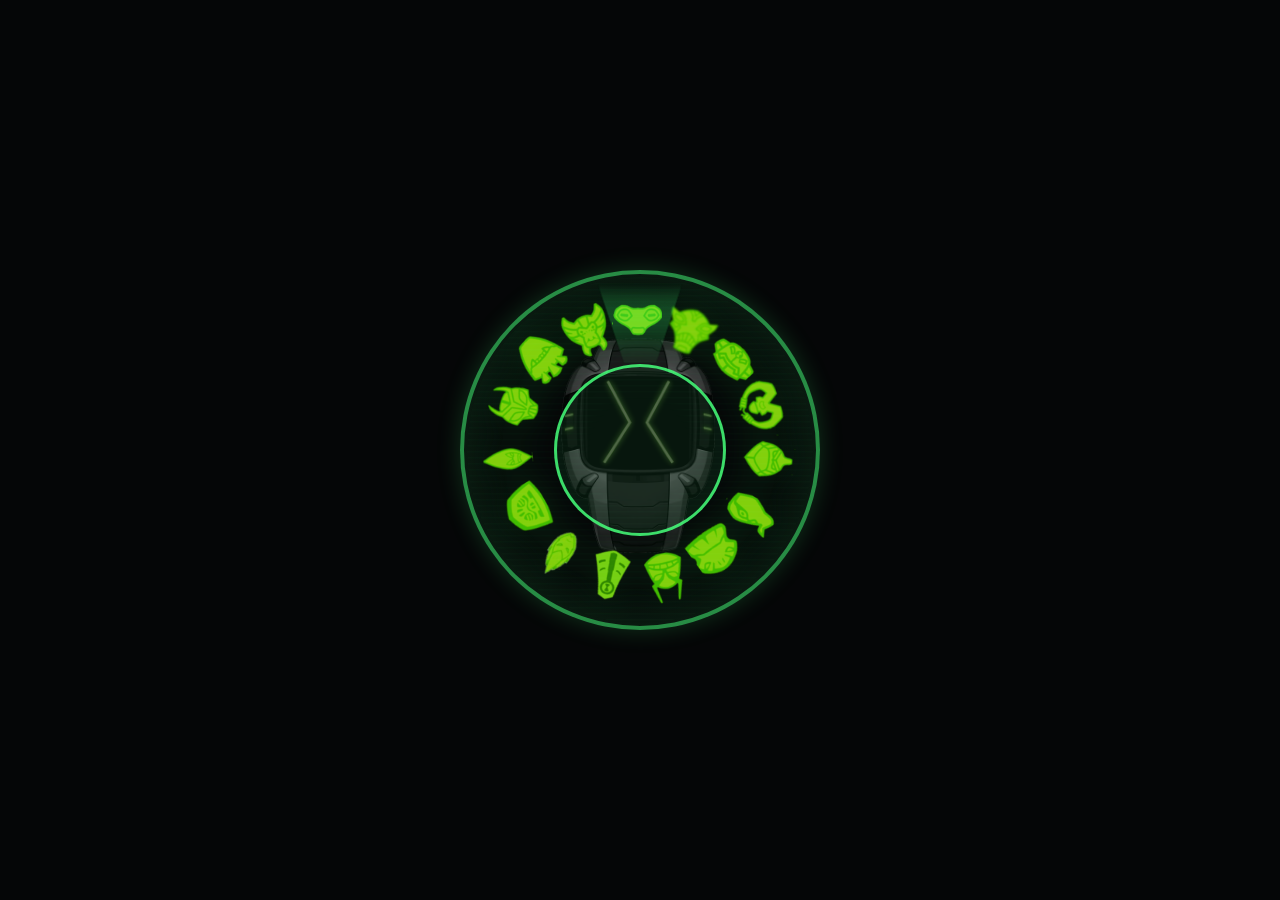
==== index.html @ bd07f8f0 "1.0" ====
<!doctype html>
<html lang="pt-BR">
<head>
  <meta charset="utf-8" />
  <meta name="viewport" content="width=device-width,initial-scale=1,viewport-fit=cover" />
  <title>Omnitrix - Drag Select</title>
  <link rel="stylesheet" href="style.css">
</head>
<body>
<div class="omni" id="omni">
  <div class="omni-bg"></div>

  <div class="ring"></div>

  <div class="alien-ring">
    <div class="dial" id="dial"></div>
  </div>

  <div class="select-window" aria-hidden="true"></div>
  <div class="touch" id="touch"></div>

  
</div>



  <script src="script.js"></script>
</body>
</html>
---- style.css ----
*{box-sizing:border-box}
body{
  margin:0; height:100vh;
  display:grid; place-items:center;
  background:#050607; color:#46ff7b;
  font-family:system-ui,Segoe UI,Roboto,Arial;
}

.omni{
  position:relative;
  width:min(90vw,360px);
  aspect-ratio:1/1;
  border-radius:50%;
}

.alien-ring{
  position:absolute;
  inset: 2%;          /* controla quão externo fica */
  border-radius:50%;
  pointer-events:none; /* não atrapalha o toque */
}


.ring{
  position:absolute; inset:0;
  border-radius:50%;
  border:4px solid rgba(70,255,123,.5);
  box-shadow:0 0 25px rgba(70,255,123,.18);
}


.dial{
  position:absolute;
  inset: 0;
  border-radius:50%;

  background-image: url("icones_15_Rotados.png");
  background-repeat: no-repeat;
  background-position: 52.5% 53%;/* Ajuste fino do centro visual do PNG (imagem não é perfeitamente centrada) */

  /* zoom pra empurrar os ícones pra borda */
  background-size: 230%;

  transform: rotate(0deg);
  transition: transform 120ms linear;
  filter: drop-shadow(0 0 18px rgba(70,255,123,.18)) saturate(1.2);

  /* ✅ aqui está o segredo: só mostra uma coroa, esconde o centro */
  -webkit-mask: radial-gradient(circle, transparent 0 20%, #000 25% 100%);
          mask: radial-gradient(circle, transparent 0 20%, #000 25% 100%);
}

.dial::after{
  content:"";
  position:absolute;
  inset:0;
  border-radius:50%;
  background: repeating-linear-gradient(
    to bottom,
    rgba(70,255,123,.10) 0 1px,
    rgba(0,0,0,0) 2px 6px
  );
  mix-blend-mode: screen;
  opacity: .18;
  pointer-events:none;
}

.touch{
  position:absolute;
  inset:26%;
  border-radius:50%;
  border:2px solid rgba(70,255,123,.45);
  background: rgba(70,255,123,.08);
  /* importante pro mobile: não deixar o browser “rolar” a página com o gesto */
  touch-action: none;
  user-select: none;
  -webkit-user-select: none;
  -webkit-tap-highlight-color: transparent;

}

.omni.selecting .dial{
  box-shadow:0 0 18px rgba(70,255,123,.22);
}
.omni.selected .touch{
  border-color: rgba(70,255,123,.9);
  box-shadow:0 0 22px rgba(70,255,123,.20);
}

.status{
  position:absolute;
  left:50%; bottom:8%;
  transform:translateX(-50%);
  width:90%;
  text-align:center;
  opacity:.9;
}


.ring { z-index: 1; }
.alien-ring { z-index: 2; }
.touch { z-index: 3; }
.status { z-index: 4; }

.touch{
  border: 3px solid rgba(70,255,123,.85);
}

.ring{
  background: radial-gradient(circle, rgba(0,0,0,0) 0 55%, rgba(70,255,123,.08) 70% 100%);
}


.tick{
  position:absolute;
  left:50%;
  top:6%;
  transform: translateX(-50%);
  width: 12px;
  height: 22px;
  border-radius: 0 0 10px 10px;
  background: linear-gradient(to bottom, rgba(70,255,123,0), rgba(70,255,123,.95));
  filter: drop-shadow(0 0 12px rgba(70,255,123,.7));
  z-index: 5;
  pointer-events:none;
}

.tick::after{
  content:"";
  position:absolute;

  /* 🔥 em vez de top em px, usamos % e centralizamos */
  left:50%;
  top: 135%;                 /* ajuste fino aqui */
  transform: translate(-50%, -50%);

  width: 64px;
  height: 64px;
  border-radius:50%;
  border: 2px solid rgba(70,255,123,.25);
  box-shadow: 0 0 18px rgba(70,255,123,.18);
}

.select-window{
  position:absolute;
  left:50%;
  top: 3.8%;                 /* um pouco mais alto */
  transform: translateX(-50%);

  width: 28%;                /* 🔽 mais estreito */
  height: 22%;               /* 🔼 mais alto */

  /* trapézio “em pé” */
 clip-path: polygon(
  8% 0%, 92% 0%,     /* BASE MAIOR (em cima) */
  66% 100%, 34% 100% /* BASE MENOR (em baixo) */
);


  background: linear-gradient(
    to bottom,
    rgba(70,255,123,0.35),
    rgba(70,255,123,0.06)
  );

  border: none;
  box-shadow:
    0 0 18px rgba(70,255,123,0.25),
    0 0 34px rgba(70,255,123,0.12);

  z-index: 6;
  pointer-events: none;
  backdrop-filter: blur(0.5px);

  -webkit-mask: linear-gradient(
  to bottom,
  transparent 0%,
  rgba(0,0,0,0.6) 20%,
  #000 40%,
  #000 100%
);
mask: linear-gradient(
  to bottom,
  transparent 0%,
  rgba(0,0,0,0.6) 20%,
  #000 40%,
  #000 100%
);


}


/* ... todo o seu CSS que já existe ... */

/* ===== camada de fundo ===== */
/* garante que #omni crie um stacking context */
.omni{
  position: relative;
  
  z-index: 0;
}

/* fundo fica atrás sem mexer no resto */
.omni-bg{
  position: absolute;
  inset: 0;
  background-image: url("omnitrix_de_frente.png");
  background-repeat: no-repeat;
  background-position: center;
  background-size: contain; /* depois ajustamos */
  opacity: 0.35;
  pointer-events: none;

  z-index: -1; /* <- a chave */
}
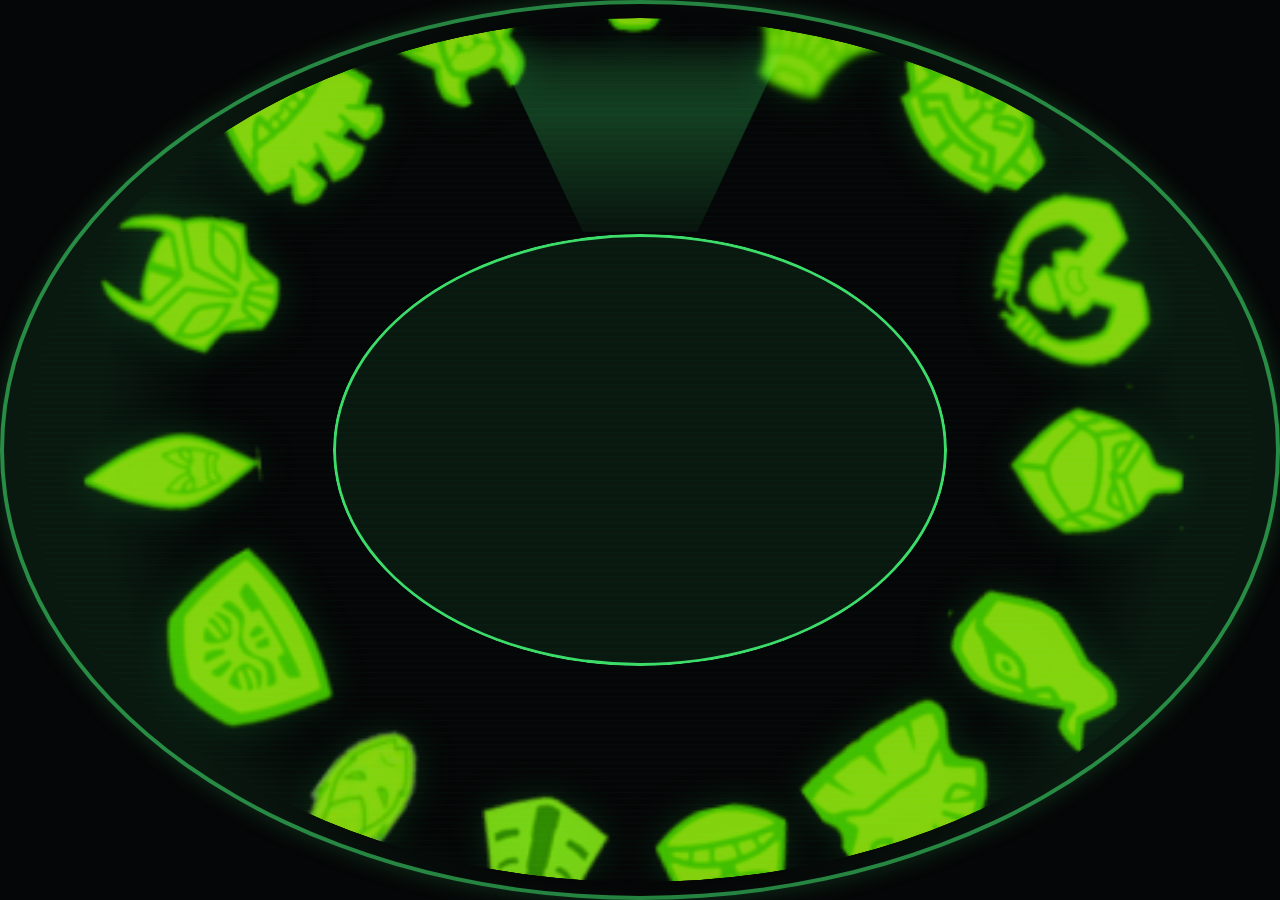
==== commit 40604f52: "teste" ====
--- a/index.html
+++ b/index.html
@@ -2,13 +2,13 @@
 <html lang="pt-BR">
 <head>
   <meta charset="utf-8" />
-  <meta name="viewport" content="width=device-width,initial-scale=1,viewport-fit=cover" />
+  <meta name="viewport" content="width=device-width, initial-scale=1, maximum-scale=1, user-scalable=no, viewport-fit=cover">
   <title>Omnitrix - Drag Select</title>
   <link rel="stylesheet" href="style.css">
 </head>
 <body>
-<div class="omni" id="omni">
-  <div class="omni-bg"></div>
+<div class="omnitrix" id="omnitrix">
+  <div class="omnitrix-bg"></div>
 
   <div class="ring"></div>
 
@@ -17,13 +17,10 @@
   </div>
 
   <div class="select-window" aria-hidden="true"></div>
+  
   <div class="touch" id="touch"></div>
-
-  
 </div>
 
-
-
-  <script src="script.js"></script>
+<script src="script.js"></script>
 </body>
-</html>
+</html>
--- a/style.css
+++ b/style.css
@@ -1,218 +1,282 @@
-*{box-sizing:border-box}
-body{
-  margin:0; height:100vh;
-  display:grid; place-items:center;
-  background:#050607; color:#46ff7b;
-  font-family:system-ui,Segoe UI,Roboto,Arial;
-}
-
-.omni{
-  position:relative;
-  width:min(90vw,360px);
-  aspect-ratio:1/1;
-  border-radius:50%;
-}
-
-.alien-ring{
-  position:absolute;
-  inset: 2%;          /* controla quão externo fica */
-  border-radius:50%;
-  pointer-events:none; /* não atrapalha o toque */
-}
-
-
-.ring{
-  position:absolute; inset:0;
-  border-radius:50%;
-  border:4px solid rgba(70,255,123,.5);
-  box-shadow:0 0 25px rgba(70,255,123,.18);
-}
-
-
-.dial{
-  position:absolute;
-  inset: 0;
-  border-radius:50%;
-
-  background-image: url("icones_15_Rotados.png");
+* {
+  box-sizing: border-box;
+  margin: 0;
+  padding: 0;
+}
+
+html, body {
+  width: 100%;
+  height: 100%;
+  overflow: hidden;
+  -webkit-text-size-adjust: 100%;
+  -moz-text-size-adjust: 100%;
+  -ms-text-size-adjust: 100%;
+  text-size-adjust: 100%;
+  -webkit-tap-highlight-color: transparent;
+}
+
+body {
+  margin: 0;
+  height: 100vh;
+  height: -webkit-fill-available;
+  display: grid;
+  place-items: center;
+  background: #050607;
+  color: #46ff7b;
+  font-family: system-ui, Segoe UI, Roboto, Arial;
+  touch-action: none;
+  overscroll-behavior: none;
+  -webkit-user-select: none;
+  -moz-user-select: none;
+  -ms-user-select: none;
+  user-select: none;
+}
+
+/* iOS Safari height fix */
+@supports (-webkit-touch-callout: none) {
+  body {
+    height: -webkit-fill-available;
+  }
+}
+
+.omni {
+  position: relative;
+  width: 85vmin;
+  height: 85vmin;
+  max-width: 360px;
+  max-height: 360px;
+  min-width: 280px;
+  min-height: 280px;
+  border-radius: 50%;
+}
+
+.alien-ring {
+  position: absolute;
+  inset: 2%;
+  border-radius: 50%;
+  pointer-events: none;
+}
+
+.ring {
+  position: absolute;
+  inset: 0;
+  border-radius: 50%;
+  border: 4px solid rgba(70, 255, 123, 0.5);
+  box-shadow: 0 0 25px rgba(70, 255, 123, 0.18);
+  background: radial-gradient(circle, rgba(0, 0, 0, 0) 0 55%, rgba(70, 255, 123, 0.08) 70% 100%);
+}
+
+.dial {
+  position: absolute;
+  inset: 0;
+  border-radius: 50%;
+  background-image: url("./images/icones_15_Rotados.png");
   background-repeat: no-repeat;
-  background-position: 52.5% 53%;/* Ajuste fino do centro visual do PNG (imagem não é perfeitamente centrada) */
-
-  /* zoom pra empurrar os ícones pra borda */
+  background-position: 52.5% 53%;
   background-size: 230%;
-
   transform: rotate(0deg);
-  transition: transform 120ms linear;
-  filter: drop-shadow(0 0 18px rgba(70,255,123,.18)) saturate(1.2);
-
-  /* ✅ aqui está o segredo: só mostra uma coroa, esconde o centro */
+  transition: none;
+  filter: drop-shadow(0 0 18px rgba(70, 255, 123, 0.18)) saturate(1.2);
   -webkit-mask: radial-gradient(circle, transparent 0 20%, #000 25% 100%);
-          mask: radial-gradient(circle, transparent 0 20%, #000 25% 100%);
-}
-
-.dial::after{
-  content:"";
-  position:absolute;
-  inset:0;
-  border-radius:50%;
+  mask: radial-gradient(circle, transparent 0 20%, #000 25% 100%);
+  image-rendering: -webkit-optimize-contrast;
+  image-rendering: crisp-edges;
+  -webkit-backface-visibility: hidden;
+  backface-visibility: hidden;
+  -webkit-transform-style: preserve-3d;
+  transform-style: preserve-3d;
+}
+
+.dial::after {
+  content: "";
+  position: absolute;
+  inset: 0;
+  border-radius: 50%;
   background: repeating-linear-gradient(
     to bottom,
-    rgba(70,255,123,.10) 0 1px,
-    rgba(0,0,0,0) 2px 6px
+    rgba(70, 255, 123, 0.10) 0 1px,
+    rgba(0, 0, 0, 0) 2px 6px
   );
   mix-blend-mode: screen;
   opacity: .18;
-  pointer-events:none;
-}
-
-.touch{
-  position:absolute;
-  inset:26%;
-  border-radius:50%;
-  border:2px solid rgba(70,255,123,.45);
-  background: rgba(70,255,123,.08);
-  /* importante pro mobile: não deixar o browser “rolar” a página com o gesto */
+  pointer-events: none;
+}
+
+.touch {
+  position: absolute;
+  inset: 26%;
+  border-radius: 50%;
+  border: 3px solid rgba(70, 255, 123, 0.85);
+  background: rgba(70, 255, 123, 0.08);
   touch-action: none;
+  -webkit-touch-callout: none;
+  -webkit-user-select: none;
+  -moz-user-select: none;
+  -ms-user-select: none;
   user-select: none;
-  -webkit-user-select: none;
   -webkit-tap-highlight-color: transparent;
-
-}
-
-.omni.selecting .dial{
-  box-shadow:0 0 18px rgba(70,255,123,.22);
-}
-.omni.selected .touch{
-  border-color: rgba(70,255,123,.9);
-  box-shadow:0 0 22px rgba(70,255,123,.20);
-}
-
-.status{
-  position:absolute;
-  left:50%; bottom:8%;
-  transform:translateX(-50%);
-  width:90%;
-  text-align:center;
-  opacity:.9;
-}
-
-
-.ring { z-index: 1; }
-.alien-ring { z-index: 2; }
-.touch { z-index: 3; }
-.status { z-index: 4; }
-
-.touch{
-  border: 3px solid rgba(70,255,123,.85);
-}
-
-.ring{
-  background: radial-gradient(circle, rgba(0,0,0,0) 0 55%, rgba(70,255,123,.08) 70% 100%);
-}
-
-
-.tick{
-  position:absolute;
-  left:50%;
-  top:6%;
+  cursor: pointer;
+  z-index: 3;
+}
+
+.omni.selecting .dial {
+  box-shadow: 0 0 18px rgba(70, 255, 123, 0.22);
+}
+
+.omni.selected .touch {
+  border-color: rgba(70, 255, 123, 0.9);
+  box-shadow: 0 0 22px rgba(70, 255, 123, 0.20);
+}
+
+.ring {
+  z-index: 1;
+}
+
+.alien-ring {
+  z-index: 2;
+}
+
+.touch {
+  z-index: 3;
+}
+
+.select-window {
+  position: absolute;
+  left: 50%;
+  top: 3.8%;
   transform: translateX(-50%);
-  width: 12px;
-  height: 22px;
-  border-radius: 0 0 10px 10px;
-  background: linear-gradient(to bottom, rgba(70,255,123,0), rgba(70,255,123,.95));
-  filter: drop-shadow(0 0 12px rgba(70,255,123,.7));
-  z-index: 5;
-  pointer-events:none;
-}
-
-.tick::after{
-  content:"";
-  position:absolute;
-
-  /* 🔥 em vez de top em px, usamos % e centralizamos */
-  left:50%;
-  top: 135%;                 /* ajuste fino aqui */
-  transform: translate(-50%, -50%);
-
-  width: 64px;
-  height: 64px;
-  border-radius:50%;
-  border: 2px solid rgba(70,255,123,.25);
-  box-shadow: 0 0 18px rgba(70,255,123,.18);
-}
-
-.select-window{
-  position:absolute;
-  left:50%;
-  top: 3.8%;                 /* um pouco mais alto */
-  transform: translateX(-50%);
-
-  width: 28%;                /* 🔽 mais estreito */
-  height: 22%;               /* 🔼 mais alto */
-
-  /* trapézio “em pé” */
- clip-path: polygon(
-  8% 0%, 92% 0%,     /* BASE MAIOR (em cima) */
-  66% 100%, 34% 100% /* BASE MENOR (em baixo) */
-);
-
-
+  width: 28%;
+  height: 22%;
+  clip-path: polygon(
+    8% 0%,
+    92% 0%,
+    66% 100%,
+    34% 100%
+  );
   background: linear-gradient(
     to bottom,
-    rgba(70,255,123,0.35),
-    rgba(70,255,123,0.06)
-  );
-
-  border: none;
+    rgba(70, 255, 123, 0.35),
+    rgba(70, 255, 123, 0.06)
+  );
   box-shadow:
-    0 0 18px rgba(70,255,123,0.25),
-    0 0 34px rgba(70,255,123,0.12);
-
+    0 0 18px rgba(70, 255, 123, 0.25),
+    0 0 34px rgba(70, 255, 123, 0.12);
   z-index: 6;
   pointer-events: none;
   backdrop-filter: blur(0.5px);
-
+  -webkit-backdrop-filter: blur(0.5px);
   -webkit-mask: linear-gradient(
-  to bottom,
-  transparent 0%,
-  rgba(0,0,0,0.6) 20%,
-  #000 40%,
-  #000 100%
-);
-mask: linear-gradient(
-  to bottom,
-  transparent 0%,
-  rgba(0,0,0,0.6) 20%,
-  #000 40%,
-  #000 100%
-);
-
-
-}
-
-
-/* ... todo o seu CSS que já existe ... */
-
-/* ===== camada de fundo ===== */
-/* garante que #omni crie um stacking context */
-.omni{
+    to bottom,
+    transparent 0%,
+    rgba(0, 0, 0, 0.6) 20%,
+    #000 40%,
+    #000 100%
+  );
+  mask: linear-gradient(
+    to bottom,
+    transparent 0%,
+    rgba(0, 0, 0, 0.6) 20%,
+    #000 40%,
+    #000 100%
+  );
+}
+
+.omni {
   position: relative;
-  
   z-index: 0;
 }
 
-/* fundo fica atrás sem mexer no resto */
-.omni-bg{
-  position: absolute;
-  inset: 0;
-  background-image: url("omnitrix_de_frente.png");
+.omni-bg {
+  position: absolute;
+  inset: 0;
+  background-image: url("./images/omnitrix_de_frente.png");
   background-repeat: no-repeat;
   background-position: center;
-  background-size: contain; /* depois ajustamos */
+  background-size: contain;
   opacity: 0.35;
   pointer-events: none;
-
-  z-index: -1; /* <- a chave */
-}
-
-
+  z-index: -1;
+  image-rendering: -webkit-optimize-contrast;
+  image-rendering: crisp-edges;
+}
+
+.omni.transformed .touch {
+  border-color: rgba(255, 70, 123, 0.9);
+  background: rgba(255, 70, 123, 0.15);
+  box-shadow: 0 0 30px rgba(255, 70, 123, 0.3);
+}
+
+.omni.transformed .ring {
+  border-color: rgba(255, 70, 123, 0.7);
+  box-shadow: 0 0 30px rgba(255, 70, 123, 0.25);
+}
+
+.omni.transformed .dial {
+  filter: drop-shadow(0 0 25px rgba(255, 70, 123, 0.4)) saturate(1.5);
+}
+
+.omni.transformed .select-window {
+  background: linear-gradient(
+    to bottom,
+    rgba(255, 70, 123, 0.4),
+    rgba(255, 70, 123, 0.1)
+  );
+  box-shadow:
+    0 0 25px rgba(255, 70, 123, 0.35),
+    0 0 40px rgba(255, 70, 123, 0.15);
+}
+
+/* Prevent text selection on mobile */
+*:not(input):not(textarea) {
+  -webkit-user-select: none;
+  -moz-user-select: none;
+  -ms-user-select: none;
+  user-select: none;
+}
+
+/* Fix for Safari border-radius overflow */
+.omni,
+.alien-ring,
+.dial,
+.touch {
+  -webkit-mask-image: -webkit-radial-gradient(white, black);
+}
+
+/* Performance optimizations */
+.dial {
+  will-change: transform;
+  -webkit-font-smoothing: antialiased;
+  -moz-osx-font-smoothing: grayscale;
+}
+
+/* Portrait mode adjustments */
+@media (orientation: portrait) {
+  .omni {
+    width: 80vmin;
+    height: 80vmin;
+  }
+}
+
+/* Landscape mode adjustments */
+@media (orientation: landscape) {
+  .omni {
+    width: 70vmin;
+    height: 70vmin;
+  }
+}
+
+/* Very small screens */
+@media (max-height: 600px) {
+  .omni {
+    width: 75vmin;
+    height: 75vmin;
+  }
+}
+
+/* Large screens */
+@media (min-height: 800px) {
+  .omni {
+    width: 65vmin;
+    height: 65vmin;
+  }
+}
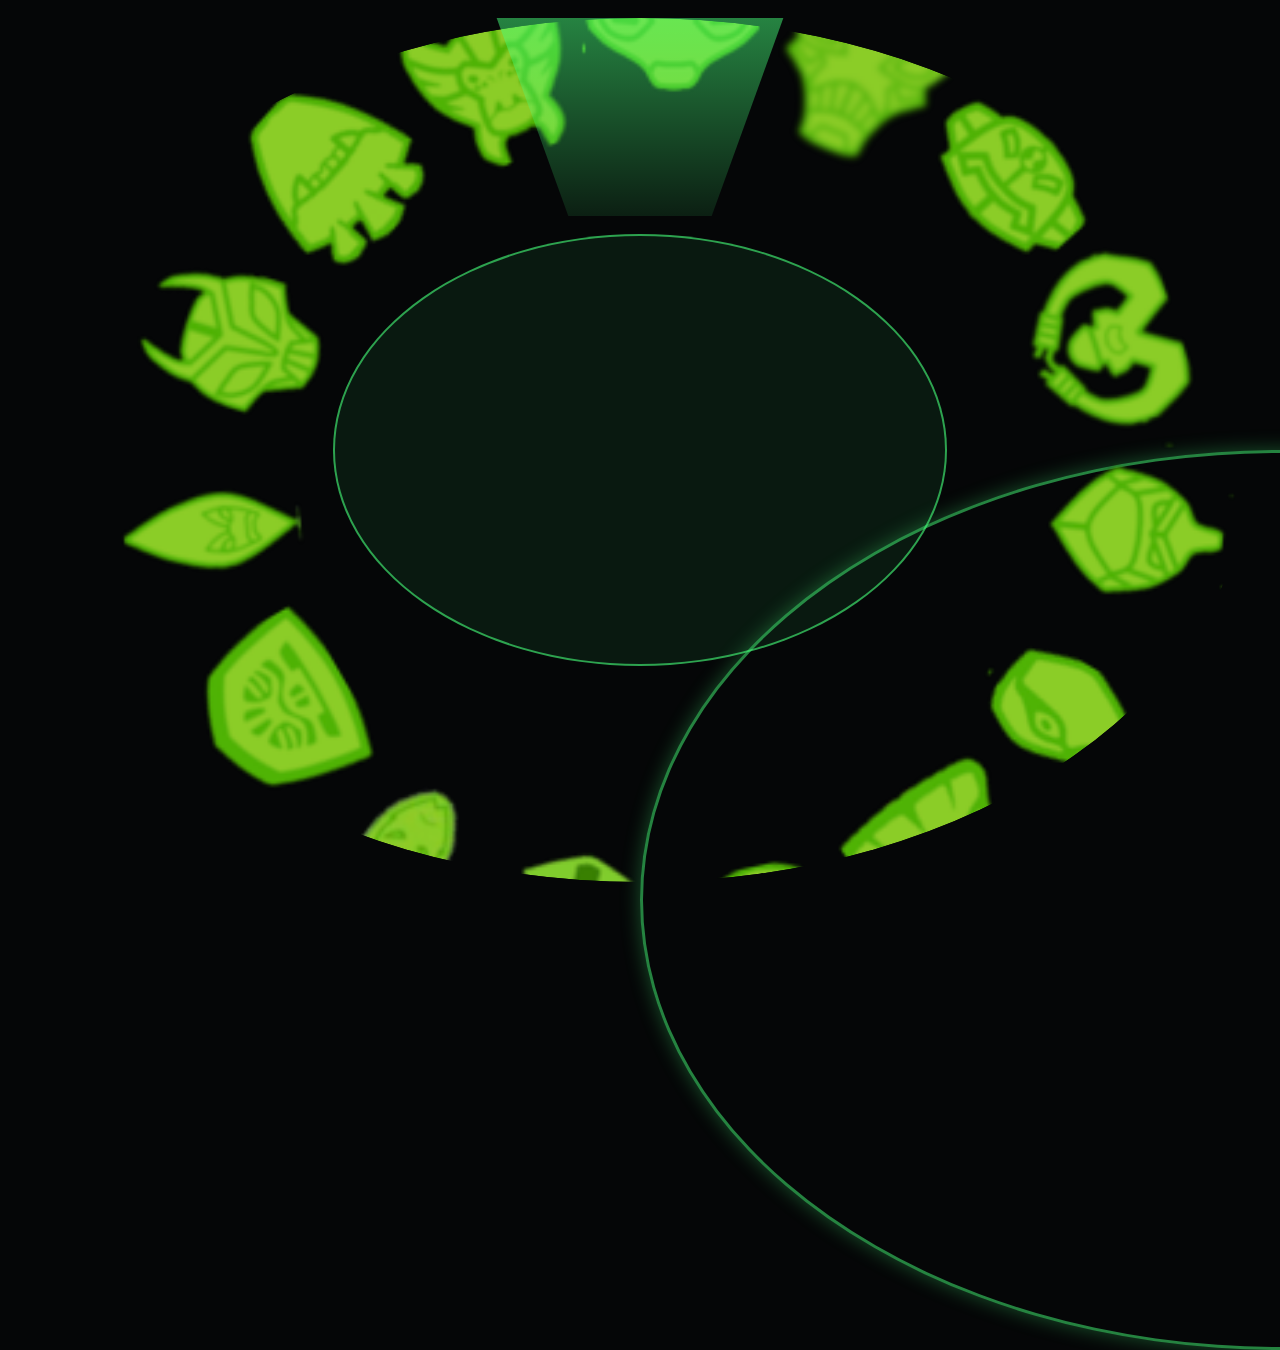
==== commit 8e468e90: "teste 2" ====
--- a/index.html
+++ b/index.html
@@ -2,7 +2,7 @@
 <html lang="pt-BR">
 <head>
   <meta charset="utf-8" />
-  <meta name="viewport" content="width=device-width, initial-scale=1, maximum-scale=1, user-scalable=no, viewport-fit=cover">
+  <meta name="viewport" content="width=device-width, initial-scale=1.0, maximum-scale=1.0, user-scalable=no, viewport-fit=cover">
   <title>Omnitrix - Drag Select</title>
   <link rel="stylesheet" href="style.css">
 </head>
--- a/style.css
+++ b/style.css
@@ -1,282 +1,127 @@
 * {
-  box-sizing: border-box;
   margin: 0;
   padding: 0;
+  box-sizing: border-box;
+  -webkit-tap-highlight-color: transparent;
 }
 
 html, body {
   width: 100%;
   height: 100%;
   overflow: hidden;
-  -webkit-text-size-adjust: 100%;
-  -moz-text-size-adjust: 100%;
-  -ms-text-size-adjust: 100%;
-  text-size-adjust: 100%;
-  -webkit-tap-highlight-color: transparent;
+  touch-action: none;
 }
 
 body {
-  margin: 0;
-  height: 100vh;
-  height: -webkit-fill-available;
-  display: grid;
-  place-items: center;
+  display: flex;
+  justify-content: center;
+  align-items: center;
   background: #050607;
-  color: #46ff7b;
-  font-family: system-ui, Segoe UI, Roboto, Arial;
-  touch-action: none;
-  overscroll-behavior: none;
-  -webkit-user-select: none;
-  -moz-user-select: none;
-  -ms-user-select: none;
-  user-select: none;
-}
-
-/* iOS Safari height fix */
-@supports (-webkit-touch-callout: none) {
-  body {
-    height: -webkit-fill-available;
-  }
+  font-family: system-ui, sans-serif;
 }
 
 .omni {
   position: relative;
   width: 85vmin;
   height: 85vmin;
-  max-width: 360px;
-  max-height: 360px;
+  max-width: 320px;
+  max-height: 320px;
   min-width: 280px;
   min-height: 280px;
-  border-radius: 50%;
 }
 
-.alien-ring {
+.omni-bg {
   position: absolute;
-  inset: 2%;
-  border-radius: 50%;
+  width: 100%;
+  height: 100%;
+  background: url('./images/omnitrix_de_frente.png') center/contain no-repeat;
+  opacity: 0.3;
   pointer-events: none;
 }
 
 .ring {
   position: absolute;
-  inset: 0;
+  width: 100%;
+  height: 100%;
+  border: 3px solid rgba(70, 255, 123, 0.5);
   border-radius: 50%;
-  border: 4px solid rgba(70, 255, 123, 0.5);
-  box-shadow: 0 0 25px rgba(70, 255, 123, 0.18);
-  background: radial-gradient(circle, rgba(0, 0, 0, 0) 0 55%, rgba(70, 255, 123, 0.08) 70% 100%);
+  box-shadow: 0 0 20px rgba(70, 255, 123, 0.3);
+}
+
+.alien-ring {
+  position: absolute;
+  width: 96%;
+  height: 96%;
+  top: 2%;
+  left: 2%;
+  pointer-events: none;
 }
 
 .dial {
   position: absolute;
-  inset: 0;
+  width: 100%;
+  height: 100%;
+  background: url('./images/icones_15_Rotados.png') center/230% no-repeat;
   border-radius: 50%;
-  background-image: url("./images/icones_15_Rotados.png");
-  background-repeat: no-repeat;
-  background-position: 52.5% 53%;
-  background-size: 230%;
   transform: rotate(0deg);
-  transition: none;
-  filter: drop-shadow(0 0 18px rgba(70, 255, 123, 0.18)) saturate(1.2);
-  -webkit-mask: radial-gradient(circle, transparent 0 20%, #000 25% 100%);
-  mask: radial-gradient(circle, transparent 0 20%, #000 25% 100%);
-  image-rendering: -webkit-optimize-contrast;
-  image-rendering: crisp-edges;
-  -webkit-backface-visibility: hidden;
-  backface-visibility: hidden;
-  -webkit-transform-style: preserve-3d;
-  transform-style: preserve-3d;
-}
-
-.dial::after {
-  content: "";
-  position: absolute;
-  inset: 0;
-  border-radius: 50%;
-  background: repeating-linear-gradient(
-    to bottom,
-    rgba(70, 255, 123, 0.10) 0 1px,
-    rgba(0, 0, 0, 0) 2px 6px
-  );
-  mix-blend-mode: screen;
-  opacity: .18;
-  pointer-events: none;
+  mask: radial-gradient(circle, transparent 20%, black 25%);
+  -webkit-mask: radial-gradient(circle, transparent 20%, black 25%);
 }
 
 .touch {
   position: absolute;
-  inset: 26%;
+  width: 48%;
+  height: 48%;
+  top: 26%;
+  left: 26%;
+  background: rgba(70, 255, 123, 0.08);
+  border: 2px solid rgba(70, 255, 123, 0.6);
   border-radius: 50%;
-  border: 3px solid rgba(70, 255, 123, 0.85);
-  background: rgba(70, 255, 123, 0.08);
+  cursor: pointer;
   touch-action: none;
-  -webkit-touch-callout: none;
-  -webkit-user-select: none;
-  -moz-user-select: none;
-  -ms-user-select: none;
   user-select: none;
-  -webkit-tap-highlight-color: transparent;
-  cursor: pointer;
-  z-index: 3;
-}
-
-.omni.selecting .dial {
-  box-shadow: 0 0 18px rgba(70, 255, 123, 0.22);
-}
-
-.omni.selected .touch {
-  border-color: rgba(70, 255, 123, 0.9);
-  box-shadow: 0 0 22px rgba(70, 255, 123, 0.20);
-}
-
-.ring {
-  z-index: 1;
-}
-
-.alien-ring {
-  z-index: 2;
-}
-
-.touch {
-  z-index: 3;
 }
 
 .select-window {
   position: absolute;
-  left: 50%;
-  top: 3.8%;
-  transform: translateX(-50%);
   width: 28%;
   height: 22%;
-  clip-path: polygon(
-    8% 0%,
-    92% 0%,
-    66% 100%,
-    34% 100%
-  );
-  background: linear-gradient(
-    to bottom,
-    rgba(70, 255, 123, 0.35),
-    rgba(70, 255, 123, 0.06)
-  );
-  box-shadow:
-    0 0 18px rgba(70, 255, 123, 0.25),
-    0 0 34px rgba(70, 255, 123, 0.12);
-  z-index: 6;
+  top: 2%;
+  left: 50%;
+  transform: translateX(-50%);
+  background: linear-gradient(to bottom, rgba(70, 255, 123, 0.5), rgba(70, 255, 123, 0.1));
+  clip-path: polygon(10% 0, 90% 0, 70% 100%, 30% 100%);
   pointer-events: none;
-  backdrop-filter: blur(0.5px);
-  -webkit-backdrop-filter: blur(0.5px);
-  -webkit-mask: linear-gradient(
-    to bottom,
-    transparent 0%,
-    rgba(0, 0, 0, 0.6) 20%,
-    #000 40%,
-    #000 100%
-  );
-  mask: linear-gradient(
-    to bottom,
-    transparent 0%,
-    rgba(0, 0, 0, 0.6) 20%,
-    #000 40%,
-    #000 100%
-  );
 }
 
-.omni {
-  position: relative;
-  z-index: 0;
+/* Estados */
+.selecting .dial {
+  filter: brightness(1.2);
 }
 
-.omni-bg {
-  position: absolute;
-  inset: 0;
-  background-image: url("./images/omnitrix_de_frente.png");
-  background-repeat: no-repeat;
-  background-position: center;
-  background-size: contain;
-  opacity: 0.35;
-  pointer-events: none;
-  z-index: -1;
-  image-rendering: -webkit-optimize-contrast;
-  image-rendering: crisp-edges;
+.selected .touch {
+  border-color: rgba(70, 255, 123, 0.9);
+  box-shadow: 0 0 20px rgba(70, 255, 123, 0.4);
 }
 
-.omni.transformed .touch {
+.transformed .touch {
   border-color: rgba(255, 70, 123, 0.9);
   background: rgba(255, 70, 123, 0.15);
-  box-shadow: 0 0 30px rgba(255, 70, 123, 0.3);
+  box-shadow: 0 0 25px rgba(255, 70, 123, 0.4);
 }
 
-.omni.transformed .ring {
+.transformed .ring {
   border-color: rgba(255, 70, 123, 0.7);
-  box-shadow: 0 0 30px rgba(255, 70, 123, 0.25);
+  box-shadow: 0 0 25px rgba(255, 70, 123, 0.3);
 }
 
-.omni.transformed .dial {
-  filter: drop-shadow(0 0 25px rgba(255, 70, 123, 0.4)) saturate(1.5);
+.transformed .select-window {
+  background: linear-gradient(to bottom, rgba(255, 70, 123, 0.5), rgba(255, 70, 123, 0.15));
 }
 
-.omni.transformed .select-window {
-  background: linear-gradient(
-    to bottom,
-    rgba(255, 70, 123, 0.4),
-    rgba(255, 70, 123, 0.1)
-  );
-  box-shadow:
-    0 0 25px rgba(255, 70, 123, 0.35),
-    0 0 40px rgba(255, 70, 123, 0.15);
-}
-
-/* Prevent text selection on mobile */
-*:not(input):not(textarea) {
-  -webkit-user-select: none;
-  -moz-user-select: none;
-  -ms-user-select: none;
-  user-select: none;
-}
-
-/* Fix for Safari border-radius overflow */
-.omni,
-.alien-ring,
-.dial,
-.touch {
-  -webkit-mask-image: -webkit-radial-gradient(white, black);
-}
-
-/* Performance optimizations */
-.dial {
-  will-change: transform;
-  -webkit-font-smoothing: antialiased;
-  -moz-osx-font-smoothing: grayscale;
-}
-
-/* Portrait mode adjustments */
-@media (orientation: portrait) {
-  .omni {
-    width: 80vmin;
-    height: 80vmin;
-  }
-}
-
-/* Landscape mode adjustments */
-@media (orientation: landscape) {
-  .omni {
-    width: 70vmin;
-    height: 70vmin;
-  }
-}
-
-/* Very small screens */
-@media (max-height: 600px) {
-  .omni {
-    width: 75vmin;
-    height: 75vmin;
-  }
-}
-
-/* Large screens */
-@media (min-height: 800px) {
-  .omni {
-    width: 65vmin;
-    height: 65vmin;
+/* Fix para iOS */
+@supports (-webkit-touch-callout: none) {
+  body {
+    height: -webkit-fill-available;
   }
 }
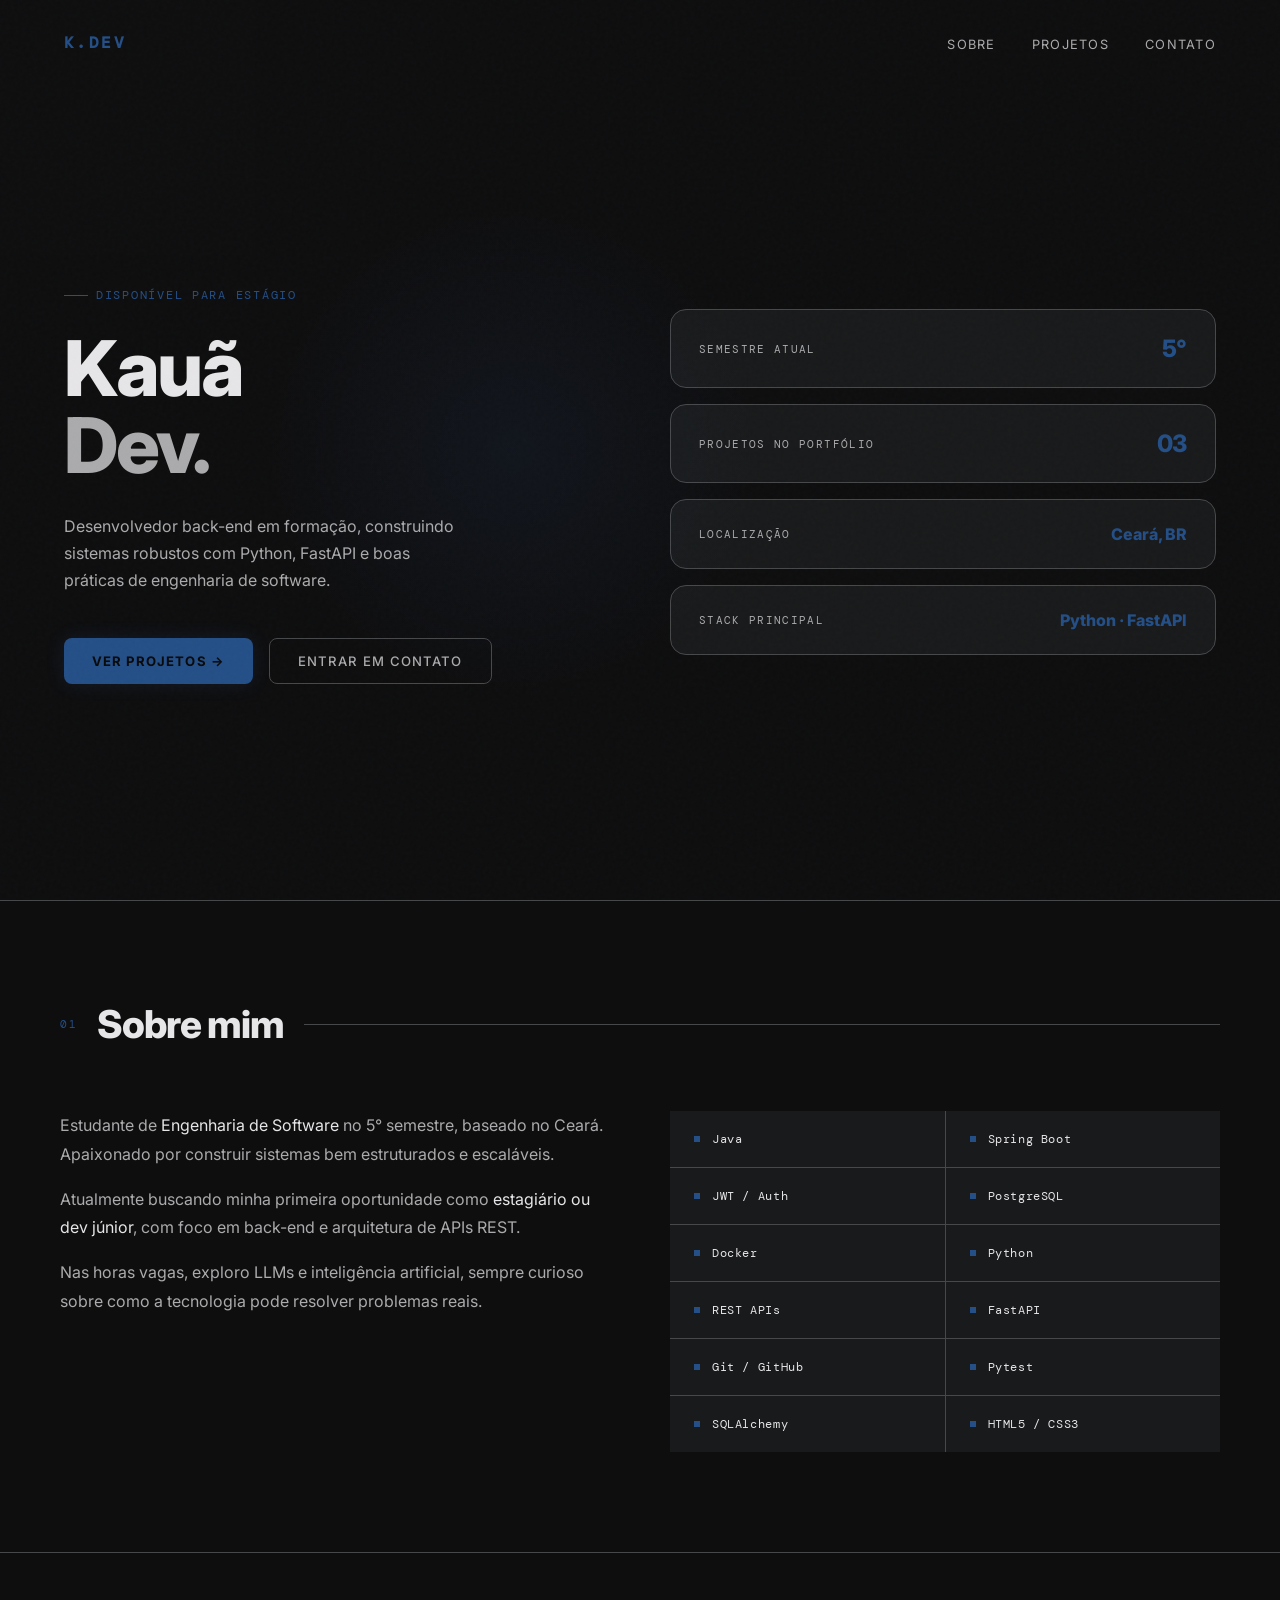
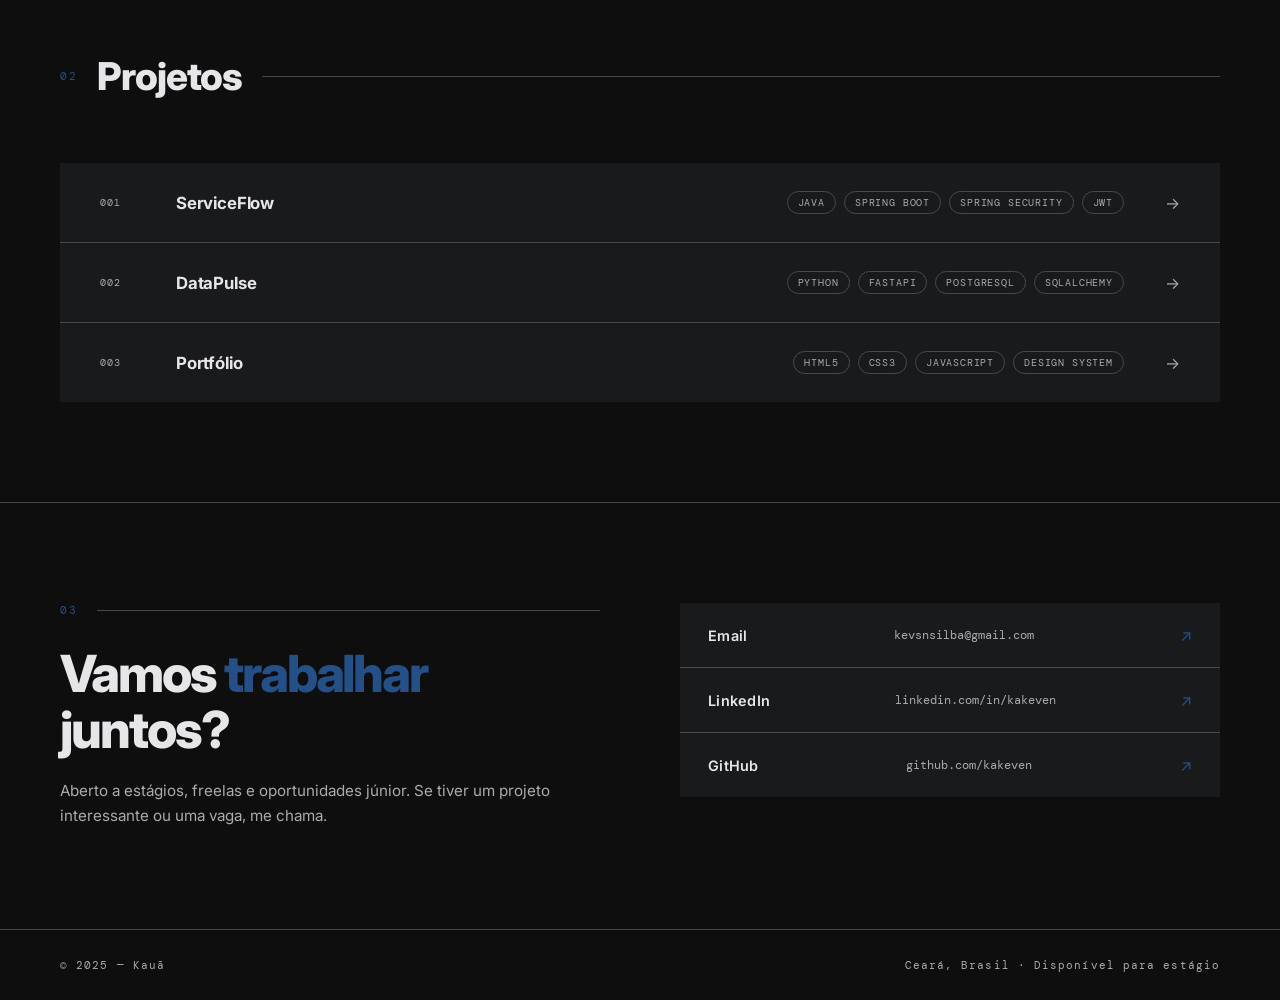
==== commit 57021d92: "Initial commit Made-with: Cursor" ====
--- a/index.html
+++ b/index.html
@@ -1,26 +1,149 @@
-<!doctype html>
-<html lang="pt-BR">
-<head>
-  <meta charset="utf-8" />
-  <meta name="viewport" content="width=device-width, initial-scale=1.0, maximum-scale=1.0, user-scalable=no, viewport-fit=cover">
-  <title>Omnitrix - Drag Select</title>
-  <link rel="stylesheet" href="style.css">
-</head>
-<body>
-<div class="omnitrix" id="omnitrix">
-  <div class="omnitrix-bg"></div>
-
-  <div class="ring"></div>
-
-  <div class="alien-ring">
-    <div class="dial" id="dial"></div>
-  </div>
-
-  <div class="select-window" aria-hidden="true"></div>
-  
-  <div class="touch" id="touch"></div>
-</div>
-
-<script src="script.js"></script>
-</body>
-</html>+<!DOCTYPE html>
+<html lang="pt-BR">
+  <head>
+    <meta charset="utf-8" />
+    <meta name="viewport" content="width=device-width, initial-scale=1.0" />
+    <title>Kauã — Dev</title>
+
+    <link rel="preconnect" href="https://fonts.googleapis.com" />
+    <link rel="preconnect" href="https://fonts.gstatic.com" crossorigin />
+    <link
+      href="https://fonts.googleapis.com/css2?family=Inter:wght@400;500;600&family=DM+Mono:wght@300;400&display=swap"
+      rel="stylesheet"
+    />
+
+    <link rel="stylesheet" href="./styles/tokens.css" />
+    <link rel="stylesheet" href="./styles/base.css" />
+    <link rel="stylesheet" href="./styles/layout.css" />
+    <link rel="stylesheet" href="./styles/components.css" />
+  </head>
+  <body>
+    <!-- NAV -->
+    <nav id="nav">
+      <span class="nav-logo" id="nav-logo">K.DEV</span>
+      <ul class="nav-links" id="nav-links">
+        <li><a href="#about">Sobre</a></li>
+        <li><a href="#projects">Projetos</a></li>
+        <li><a href="#contact">Contato</a></li>
+      </ul>
+    </nav>
+
+    <!-- HERO -->
+    <section class="hero">
+      <div class="hero-glow"></div>
+      <div class="hero-left">
+        <div class="hero-tag" id="hero-tag">Disponível para estágio</div>
+        <h1 id="hero-headline">
+          Kauã<br />
+          <span class="line2">Dev.</span>
+        </h1>
+        <p class="hero-desc" id="hero-desc">
+          Desenvolvedor back-end em formação, construindo sistemas robustos com
+          Java, Spring Boot e boas práticas de engenharia de software.
+        </p>
+        <div class="hero-actions" id="hero-actions">
+          <a class="btn-primary" href="#projects">Ver projetos →</a>
+          <a class="btn-ghost" href="#contact">Entrar em contato</a>
+        </div>
+      </div>
+      <div class="hero-right" id="hero-stats">
+        <div class="stat-card">
+          <span class="stat-label">Semestre atual</span>
+          <span class="stat-value">5°</span>
+        </div>
+        <div class="stat-card">
+          <span class="stat-label">Projetos no portfólio</span>
+          <span class="stat-value">03</span>
+        </div>
+        <div class="stat-card">
+          <span class="stat-label">Localização</span>
+          <span class="stat-value" style="font-size: 1rem; letter-spacing: 0"
+            >Ceará, BR</span
+          >
+        </div>
+        <div class="stat-card">
+          <span class="stat-label">Stack principal</span>
+          <span class="stat-value" style="font-size: 1rem; letter-spacing: 0"
+            >Java · Spring</span
+          >
+        </div>
+      </div>
+    </section>
+
+    <!-- ABOUT -->
+    <section id="about">
+      <div class="section-header reveal">
+        <span class="section-num" id="about-num">01</span>
+        <h2 class="section-title" id="about-title">Sobre mim</h2>
+        <div class="section-line"></div>
+      </div>
+      <div class="about-grid">
+        <div class="about-text reveal" id="about-text">
+          <p>
+            Estudante de <span>Engenharia de Software</span> no 5° semestre,
+            baseado no Ceará. Apaixonado por construir sistemas bem estruturados
+            e escaláveis.
+          </p>
+        </div>
+        <div class="skills-grid reveal" id="skills-grid"></div>
+      </div>
+    </section>
+
+    <!-- PROJECTS -->
+    <section id="projects">
+      <div class="section-header reveal">
+        <span class="section-num" id="projects-num">02</span>
+        <h2 class="section-title" id="projects-title">Projetos</h2>
+        <div class="section-line"></div>
+      </div>
+      <div class="projects-list reveal" id="projects-list"></div>
+    </section>
+
+    <!-- CONTACT -->
+    <section id="contact">
+      <div class="contact-inner">
+        <div class="contact-cta reveal">
+          <div class="section-header" style="margin-bottom: 28px">
+            <span class="section-num" id="contact-num">03</span>
+            <div class="section-line"></div>
+          </div>
+          <h2 id="contact-title">Vamos <em>trabalhar</em> juntos?</h2>
+          <p id="contact-desc">
+            Aberto a estágios, freelas e oportunidades júnior. Se tiver um
+            projeto interessante ou uma vaga, me chama.
+          </p>
+        </div>
+        <div class="contact-links reveal" id="contact-links"></div>
+      </div>
+    </section>
+
+    <!-- FOOTER -->
+    <footer>
+      <p id="footer-left">© 2025 — Kauã</p>
+      <p id="footer-right">Ceará, Brasil · Disponível para estágio</p>
+    </footer>
+
+    <!-- MODAL -->
+    <div class="modal-overlay" id="modal-overlay">
+      <div class="modal" id="modal">
+        <div class="modal-header">
+          <div class="modal-header-left">
+            <div class="modal-num" id="modal-num"></div>
+            <div class="modal-title" id="modal-title"></div>
+          </div>
+          <button class="modal-close" id="modal-close">ESC ✕</button>
+        </div>
+        <div class="modal-body">
+          <p class="modal-desc" id="modal-desc"></p>
+          <div class="modal-section-label">Tecnologias</div>
+          <div class="modal-tags" id="modal-tags"></div>
+          <div class="modal-section-label">Destaques</div>
+          <div class="modal-features" id="modal-features"></div>
+          <div class="modal-actions" id="modal-actions"></div>
+        </div>
+      </div>
+    </div>
+
+    <script src="./scripts/main.js"></script>
+  </body>
+</html>
--- a/styles/tokens.css
+++ b/styles/tokens.css
@@ -0,0 +1,44 @@
+:root {
+  --color-bg: #0e0e0f;
+  --color-text: #e6e5e7;
+  --color-muted: #ababad;
+  --color-border: #47484a;
+
+  --color-primary: #244f87;
+  --color-on-primary: #e6e5e7;
+  --color-primary-dim: rgba(36, 79, 135, 0.12);
+
+  /* Tonal layers (elevation by contrast, not shadows) */
+  --surface-0: var(--color-bg);
+  --surface-1: #131314;
+  --surface-2: #191a1b;
+  --surface-3: #1f2021;
+
+  /* Typography */
+  --font-sans: Inter, system-ui, -apple-system, Segoe UI, Roboto, Arial, sans-serif;
+  --font-mono: "DM Mono", ui-monospace, SFMono-Regular, Menlo, Monaco, Consolas, "Liberation Mono", monospace;
+
+  /* Spacing (8px rhythm) */
+  --space-0: 0px;
+  --space-1: 8px;
+  --space-2: 16px;
+  --space-3: 24px;
+  --space-4: 32px;
+  --space-5: 40px;
+  --space-6: 48px;
+  --space-8: 64px;
+
+  /* Radius */
+  --radius-sm: 8px;
+  --radius-lg: 16px;
+  --radius-pill: 9999px;
+
+  /* Back-compat aliases (to be removed once fully migrated) */
+  --bg: var(--surface-0);
+  --surface: var(--surface-2);
+  --border: var(--color-border);
+  --text: var(--color-text);
+  --muted: var(--color-muted);
+  --accent: var(--color-primary);
+  --accent-dim: var(--color-primary-dim);
+}
--- a/styles/base.css
+++ b/styles/base.css
@@ -0,0 +1,23 @@
+*, *::before, *::after { box-sizing: border-box; margin: 0; padding: 0; }
+
+html { scroll-behavior: smooth; }
+
+body {
+  background: var(--bg);
+  color: var(--text);
+  font-family: var(--font-sans);
+  min-height: 100vh;
+  overflow-x: hidden;
+}
+
+/* ── NOISE OVERLAY ── */
+body::before {
+  content: '';
+  position: fixed;
+  inset: 0;
+  background-image: url("data:image/svg+xml,%3Csvg viewBox='0 0 256 256' xmlns='http://www.w3.org/2000/svg'%3E%3Cfilter id='noise'%3E%3CfeTurbulence type='fractalNoise' baseFrequency='0.9' numOctaves='4' stitchTiles='stitch'/%3E%3C/filter%3E%3Crect width='100%25' height='100%25' filter='url(%23noise)' opacity='0.04'/%3E%3C/svg%3E");
+  pointer-events: none;
+  z-index: 999;
+  opacity: 0.5;
+  will-change: opacity;
+}
--- a/styles/layout.css
+++ b/styles/layout.css
@@ -0,0 +1,265 @@
+/* ── NAV ── */
+nav {
+  position: fixed;
+  top: 0; left: 0; right: 0;
+  z-index: 100;
+  padding: 32px 64px;
+  display: flex;
+  justify-content: space-between;
+  align-items: center;
+  border-bottom: 1px solid transparent;
+  transition: border-color 0.3s, background 0.3s;
+}
+
+nav.scrolled {
+  border-color: var(--border);
+  background: rgba(10, 10, 10, 0.85);
+  backdrop-filter: blur(16px);
+}
+
+.nav-logo {
+  font-size: 1rem;
+  font-weight: 700;
+  letter-spacing: 0.15em;
+  color: var(--accent);
+  text-transform: uppercase;
+  font-family: var(--font-mono);
+}
+
+.nav-links { display: flex; gap: 36px; list-style: none; }
+.nav-links a {
+  text-decoration: none;
+  color: var(--muted);
+  font-size: 0.8rem;
+  letter-spacing: 0.1em;
+  text-transform: uppercase;
+  transition: color 0.2s;
+}
+.nav-links a:hover { color: var(--text); }
+
+/* ── HERO ── */
+.hero {
+  min-height: 100vh;
+  display: grid;
+  grid-template-columns: 1fr 1fr;
+  align-items: center;
+  padding: 128px 64px 64px;
+  gap: 60px;
+  position: relative;
+}
+.hero-glow {
+  position: absolute;
+  width: 500px; height: 500px;
+  background: radial-gradient(circle, rgba(77, 144, 254, 0.06) 0%, transparent 70%);
+  top: 50%; left: 40%;
+  transform: translate(-50%, -50%);
+  pointer-events: none;
+}
+.hero-left { position: relative; }
+.hero-tag {
+  display: inline-flex;
+  align-items: center;
+  gap: 8px;
+  font-family: var(--font-mono);
+  font-size: 0.72rem;
+  color: var(--accent);
+  letter-spacing: 0.15em;
+  text-transform: uppercase;
+  margin-bottom: 28px;
+  opacity: 0;
+  animation: fadeUp 0.7s 0.1s forwards;
+}
+.hero-tag::before {
+  content: '';
+  display: block;
+  width: 24px; height: 1px;
+  background: var(--accent);
+}
+h1 {
+  font-size: clamp(3rem, 6vw, 5.5rem);
+  font-weight: 800;
+  line-height: 1.0;
+  letter-spacing: -0.03em;
+  opacity: 0;
+  animation: fadeUp 0.7s 0.25s forwards;
+}
+h1 .line2 { color: var(--muted); }
+.hero-desc {
+  margin-top: 28px;
+  font-size: 1rem;
+  color: var(--muted);
+  line-height: 1.7;
+  max-width: 400px;
+  font-weight: 400;
+  opacity: 0;
+  animation: fadeUp 0.7s 0.4s forwards;
+}
+.hero-actions {
+  margin-top: 44px;
+  display: flex;
+  gap: 16px;
+  flex-wrap: wrap;
+  opacity: 0;
+  animation: fadeUp 0.7s 0.55s forwards;
+}
+.hero-right {
+  display: flex;
+  flex-direction: column;
+  gap: 16px;
+  opacity: 0;
+  animation: fadeIn 0.9s 0.6s forwards;
+}
+
+/* ── SECTION BASE ── */
+section { padding: 100px 60px; }
+.section-header {
+  display: flex;
+  align-items: center;
+  gap: 20px;
+  margin-bottom: 64px;
+}
+.section-num {
+  font-family: var(--font-mono);
+  font-size: 0.68rem;
+  color: var(--accent);
+  letter-spacing: 0.15em;
+}
+.section-title {
+  font-size: clamp(1.8rem, 3vw, 2.8rem);
+  font-weight: 800;
+  letter-spacing: -0.03em;
+}
+.section-line {
+  flex: 1;
+  height: 1px;
+  background: var(--border);
+}
+
+/* ── ABOUT ── */
+#about { border-top: 1px solid var(--border); }
+.about-grid {
+  display: grid;
+  grid-template-columns: 1fr 1fr;
+  gap: 60px;
+  align-items: start;
+}
+.about-text p {
+  color: var(--muted);
+  line-height: 1.8;
+  font-size: 1rem;
+  margin-bottom: 16px;
+  font-weight: 400;
+}
+.about-text p span { color: var(--text); }
+
+/* ── PROJECTS ── */
+#projects { border-top: 1px solid var(--border); }
+.projects-list {
+  display: flex;
+  flex-direction: column;
+  gap: 1px;
+  background: var(--border);
+}
+.project-row {
+  background: var(--surface);
+  padding: 28px 40px;
+  display: grid;
+  grid-template-columns: 52px 1fr auto 32px;
+  gap: 24px;
+  align-items: center;
+  cursor: pointer;
+  transition: background 0.2s;
+  user-select: none;
+}
+.project-row:hover { background: var(--accent-dim); }
+.project-row:hover .project-row-name { color: var(--accent); }
+.project-row:hover .project-row-arrow { color: var(--accent); }
+.project-row:hover .tag { border-color: rgba(77, 144, 254, 0.3); color: var(--accent); }
+.project-row-num {
+  font-family: var(--font-mono);
+  font-size: 0.65rem;
+  color: var(--muted);
+  letter-spacing: 0.1em;
+}
+.project-row-name {
+  font-size: 1.05rem;
+  font-weight: 700;
+  letter-spacing: -0.01em;
+  transition: color 0.2s;
+}
+.project-row-tags {
+  display: flex;
+  gap: 8px;
+  flex-wrap: wrap;
+  justify-content: flex-end;
+}
+.project-row-arrow {
+  font-size: 1rem;
+  color: var(--muted);
+  transition: color 0.2s, transform 0.2s;
+  text-align: right;
+}
+.project-row:hover .project-row-arrow { transform: translateX(3px); }
+
+/* ── CONTACT ── */
+#contact { border-top: 1px solid var(--border); }
+.contact-inner {
+  display: grid;
+  grid-template-columns: 1fr 1fr;
+  gap: 80px;
+  align-items: start;
+}
+.contact-cta h2 {
+  font-size: clamp(2rem, 4vw, 3.5rem);
+  font-weight: 800;
+  letter-spacing: -0.04em;
+  line-height: 1.1;
+  margin-bottom: 20px;
+}
+.contact-cta h2 em { color: var(--accent); font-style: normal; }
+.contact-cta p { color: var(--muted); line-height: 1.7; font-size: 0.95rem; }
+
+/* ── FOOTER ── */
+footer {
+  border-top: 1px solid var(--border);
+  padding: 28px 60px;
+  display: flex;
+  justify-content: space-between;
+  align-items: center;
+}
+footer p {
+  font-family: var(--font-mono);
+  font-size: 0.68rem;
+  color: var(--muted);
+  letter-spacing: 0.1em;
+}
+
+/* ── ANIMATIONS ── */
+@keyframes fadeUp {
+  from { opacity: 0; transform: translateY(20px); }
+  to   { opacity: 1; transform: translateY(0); }
+}
+@keyframes fadeIn {
+  from { opacity: 0; }
+  to   { opacity: 1; }
+}
+
+/* ── SCROLL REVEAL ── */
+.reveal { opacity: 0; transform: translateY(24px); transition: opacity 0.6s ease, transform 0.6s ease; }
+.reveal.visible { opacity: 1; transform: none; }
+
+/* ── RESPONSIVE ── */
+@media (max-width: 900px) {
+  nav { padding: 24px 32px; }
+  .nav-links { display: none; }
+  .hero { grid-template-columns: 1fr; padding: 104px 32px 64px; }
+  .hero-right { display: none; }
+  section { padding: 72px 32px; }
+  .about-grid, .contact-inner { grid-template-columns: 1fr; gap: 40px; }
+  .project-row { grid-template-columns: 40px 1fr 24px; gap: 14px; padding: 22px 24px; }
+  .project-row-tags { display: none; }
+  .modal-header { padding: 28px 24px 20px; }
+  .modal-body { padding: 24px 24px 32px; }
+  .modal-title { font-size: 1.5rem; }
+  footer { flex-direction: column; gap: 10px; text-align: center; padding: 24px 32px; }
+}
--- a/styles/components.css
+++ b/styles/components.css
@@ -0,0 +1,287 @@
+/* Buttons */
+.btn-primary {
+  display: inline-flex;
+  align-items: center;
+  gap: 10px;
+  background: var(--accent);
+  color: #0a0a0a;
+  font-family: var(--font-sans);
+  font-size: 0.82rem;
+  font-weight: 700;
+  letter-spacing: 0.08em;
+  text-transform: uppercase;
+  text-decoration: none;
+  padding: 14px 28px;
+  border-radius: var(--radius-sm);
+  transition: opacity 0.2s, transform 0.2s;
+}
+.btn-primary {
+  background: var(--accent);
+  color: #0a0a0a;
+  box-shadow: 0 0 20px rgba(77, 144, 254, 0.1);
+}
+.btn-primary:hover { opacity: 0.85; transform: translateY(-2px); }
+
+.btn-ghost {
+  display: inline-flex;
+  align-items: center;
+  gap: 10px;
+  border: 1px solid var(--border);
+  color: var(--muted);
+  font-family: var(--font-sans);
+  font-size: 0.82rem;
+  font-weight: 500;
+  letter-spacing: 0.08em;
+  text-transform: uppercase;
+  text-decoration: none;
+  padding: 14px 28px;
+  border-radius: var(--radius-sm);
+  transition: border-color 0.2s, color 0.2s, transform 0.2s;
+}
+.btn-ghost:hover { border-color: var(--text); color: var(--text); transform: translateY(-2px); }
+
+/* Hero stats card */
+.stat-card {
+  border: 1px solid var(--border);
+  padding: 24px 28px;
+  background: var(--surface);
+  display: flex;
+  justify-content: space-between;
+  align-items: center;
+  transition: border-color 0.2s, background 0.2s;
+  cursor: default;
+  border-radius: var(--radius-lg);
+}
+.stat-card:hover {
+  border-color: rgba(77, 144, 254, 0.2);
+  background: var(--accent-dim);
+}
+.stat-label {
+  font-family: var(--font-mono);
+  font-size: 0.7rem;
+  color: var(--muted);
+  letter-spacing: 0.12em;
+  text-transform: uppercase;
+}
+.stat-value {
+  font-size: 1.5rem;
+  font-weight: 800;
+  color: var(--accent);
+  letter-spacing: -0.02em;
+}
+
+/* Skills */
+.skills-grid {
+  display: grid;
+  grid-template-columns: 1fr 1fr;
+  gap: 1px;
+  background: var(--border);
+}
+.skill-item {
+  background: var(--surface);
+  padding: 20px 24px;
+  display: flex;
+  align-items: center;
+  gap: 12px;
+  transition: background 0.2s;
+}
+.skill-item:hover { background: var(--accent-dim); }
+.skill-dot {
+  width: 6px; height: 6px;
+  background: var(--accent);
+  flex-shrink: 0;
+}
+.skill-name {
+  font-family: var(--font-mono);
+  font-size: 0.78rem;
+  color: var(--text);
+  letter-spacing: 0.05em;
+}
+
+/* Tags */
+.tag {
+  font-family: var(--font-mono);
+  font-size: 0.65rem;
+  color: var(--muted);
+  border: 1px solid var(--border);
+  padding: 4px 10px;
+  border-radius: var(--radius-pill);
+  letter-spacing: 0.08em;
+  text-transform: uppercase;
+  transition: border-color 0.2s, color 0.2s;
+}
+
+/* Contact links */
+.contact-links { display: flex; flex-direction: column; gap: 1px; background: var(--border); }
+.contact-link-item {
+  background: var(--surface);
+  padding: 22px 28px;
+  display: flex;
+  justify-content: space-between;
+  align-items: center;
+  text-decoration: none;
+  color: var(--text);
+  transition: background 0.2s;
+}
+.contact-link-item:hover { background: var(--accent-dim); }
+.contact-link-label { font-size: 0.9rem; font-weight: 600; letter-spacing: 0.02em; }
+.contact-link-val {
+  font-family: var(--font-mono);
+  font-size: 0.75rem;
+  color: var(--muted);
+}
+.contact-link-arrow { color: var(--accent); font-size: 1rem; }
+
+/* Modal */
+.modal-overlay {
+  position: fixed;
+  inset: 0;
+  background: rgba(0,0,0,0.65);
+  backdrop-filter: blur(6px);
+  z-index: 500;
+  display: flex;
+  align-items: center;
+  justify-content: center;
+  padding: 24px;
+  opacity: 0;
+  pointer-events: none;
+  transition: opacity 0.25s ease;
+}
+.modal-overlay.open {
+  opacity: 1;
+  pointer-events: all;
+}
+
+.modal {
+  background: var(--surface-3);
+  border: 1px solid var(--border);
+  width: 100%;
+  max-width: 640px;
+  max-height: 88vh;
+  overflow-y: auto;
+  position: relative;
+  border-radius: var(--radius-lg);
+  transform: translateY(20px) scale(0.98);
+  transition: transform 0.25s ease;
+}
+.modal-overlay.open .modal {
+  transform: translateY(0) scale(1);
+}
+
+.modal-header {
+  padding: 36px 40px 28px;
+  border-bottom: 1px solid var(--border);
+  display: flex;
+  justify-content: space-between;
+  align-items: flex-start;
+  gap: 20px;
+}
+.modal-num {
+  font-family: var(--font-mono);
+  font-size: 0.65rem;
+  color: var(--accent);
+  letter-spacing: 0.15em;
+  margin-bottom: 10px;
+}
+.modal-title {
+  font-size: 1.8rem;
+  font-weight: 800;
+  letter-spacing: -0.03em;
+  line-height: 1.1;
+}
+.modal-close {
+  background: none;
+  border: 1px solid var(--border);
+  color: var(--muted);
+  font-family: var(--font-mono);
+  font-size: 0.75rem;
+  padding: 8px 14px;
+  cursor: pointer;
+  letter-spacing: 0.05em;
+  transition: border-color 0.2s, color 0.2s;
+  flex-shrink: 0;
+}
+.modal-close:hover { border-color: var(--text); color: var(--text); }
+
+.modal-body { padding: 32px 40px 40px; }
+.modal-desc {
+  font-size: 0.95rem;
+  color: var(--muted);
+  line-height: 1.75;
+  margin-bottom: 32px;
+}
+.modal-section-label {
+  font-family: var(--font-mono);
+  font-size: 0.65rem;
+  color: var(--accent);
+  letter-spacing: 0.15em;
+  text-transform: uppercase;
+  margin-bottom: 14px;
+}
+.modal-tags {
+  display: flex;
+  flex-wrap: wrap;
+  gap: 8px;
+  margin-bottom: 32px;
+}
+.modal-tag {
+  font-family: var(--font-mono);
+  font-size: 0.7rem;
+  color: var(--text);
+  border: 1px solid rgba(36, 79, 135, 0.25);
+  padding: 6px 14px;
+  letter-spacing: 0.08em;
+  text-transform: uppercase;
+  background: var(--accent-dim);
+  border-radius: var(--radius-pill);
+}
+.modal-features {
+  display: flex;
+  flex-direction: column;
+  gap: 1px;
+  background: var(--border);
+  margin-bottom: 32px;
+}
+.modal-feature {
+  background: var(--surface-0);
+  padding: 14px 18px;
+  display: flex;
+  align-items: flex-start;
+  gap: 12px;
+  font-size: 0.85rem;
+  color: var(--muted);
+  line-height: 1.5;
+}
+.modal-feature::before {
+  content: '→';
+  color: var(--accent);
+  font-family: var(--font-mono);
+  font-size: 0.75rem;
+  flex-shrink: 0;
+  margin-top: 1px;
+}
+.modal-actions {
+  display: flex;
+  gap: 12px;
+}
+.modal-btn {
+  display: inline-flex;
+  align-items: center;
+  gap: 8px;
+  font-family: var(--font-sans);
+  font-size: 0.78rem;
+  font-weight: 700;
+  letter-spacing: 0.08em;
+  text-transform: uppercase;
+  text-decoration: none;
+  padding: 12px 22px;
+  border-radius: var(--radius-sm);
+  transition: opacity 0.2s, transform 0.2s;
+  cursor: pointer;
+  border: none;
+}
+.modal-btn-primary { background: var(--accent); color: #0a0a0a; }
+.modal-btn-primary:hover { opacity: 0.85; transform: translateY(-1px); }
+.modal-btn-ghost { border: 1px solid var(--border); color: var(--muted); background: none; }
+.modal-btn-ghost:hover { border-color: var(--text); color: var(--text); transform: translateY(-1px); }
+
